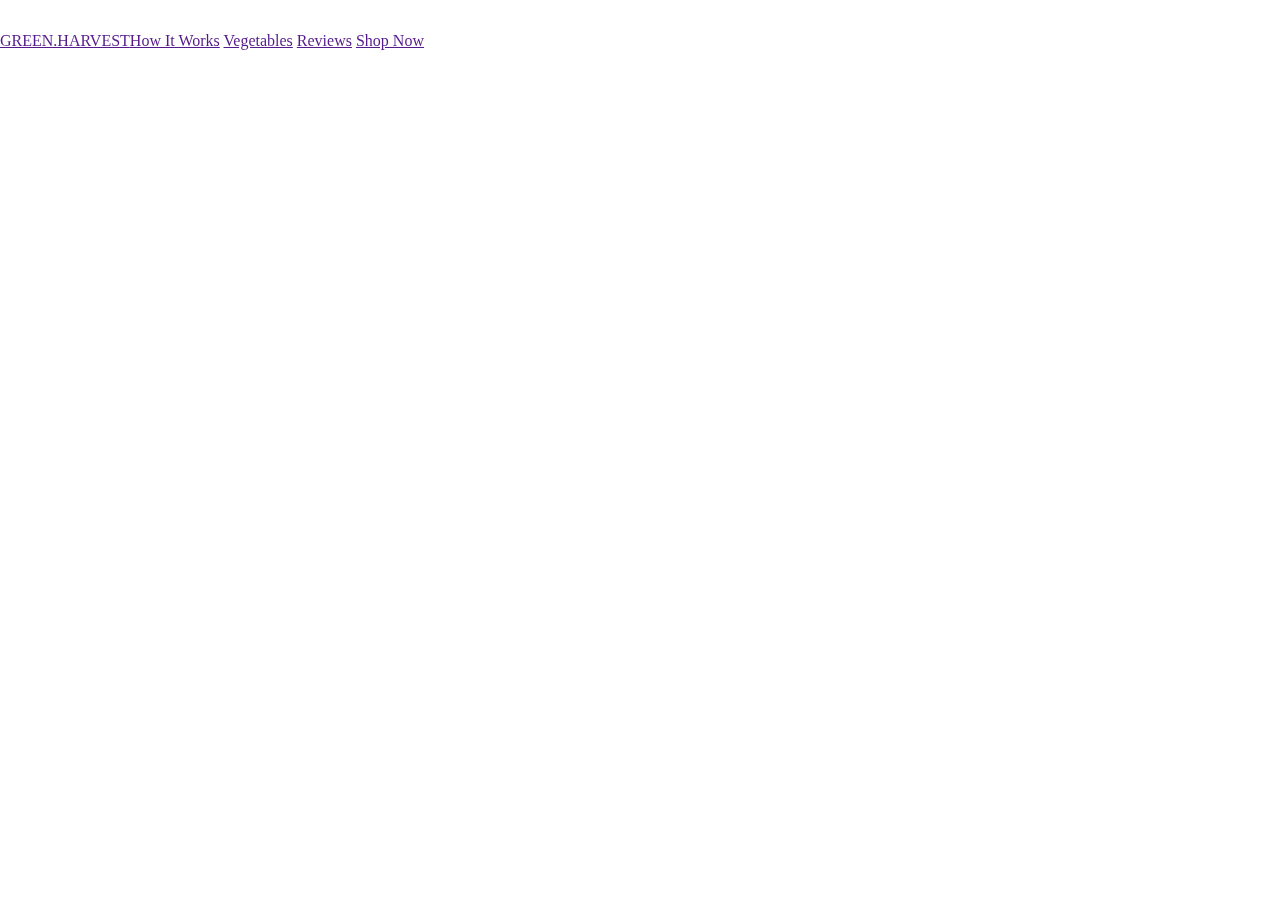
==== index.html @ d617f66b "Load etiketleri" ====
<!DOCTYPE html>
<html lang="en">
  <head>
    <meta charset="UTF-8" />
    <meta name="viewport" content="width=device-width, initial-scale=1.0" />
    <title>Document</title>
    <link rel="stylesheet" href="./CSS/section-1.css" />
    <link rel="stylesheet" href="./CSS/discount.css" />
    <link rel="stylesheet" href="./CSS/vegetables.css" />
    <link rel="stylesheet" href="./CSS/reviews.css" />
    <link rel="stylesheet" href="./CSS/your-order.css" />
    <link rel="stylesheet" href="./CSS/footer.css" />
    <link rel="stylesheet" href="./CSS/header.css" />
  </head>
  <body>
    <div id="header"></div>

    <main>
      <div id="section-1"></div>
      <div id="discount"></div>
      <div id="vegetables"></div>
      <div id="reviews"></div>
      <div id="your-order"></div>
    </main>

    <div id="footer"></div>

    <script type="module" src="./main.js"></script>
  </body>
</html>
---- CSS/header.css ----
.header {
  background-color: transparent;
  position: fixed;
  top: 32px;
  left: 0;
}
.container {
  max-width: 1280px;
  margin: 0 auto;
}
.header > .container {
  display: flex;
  align-items: center;
  justify-content: space-between;
}
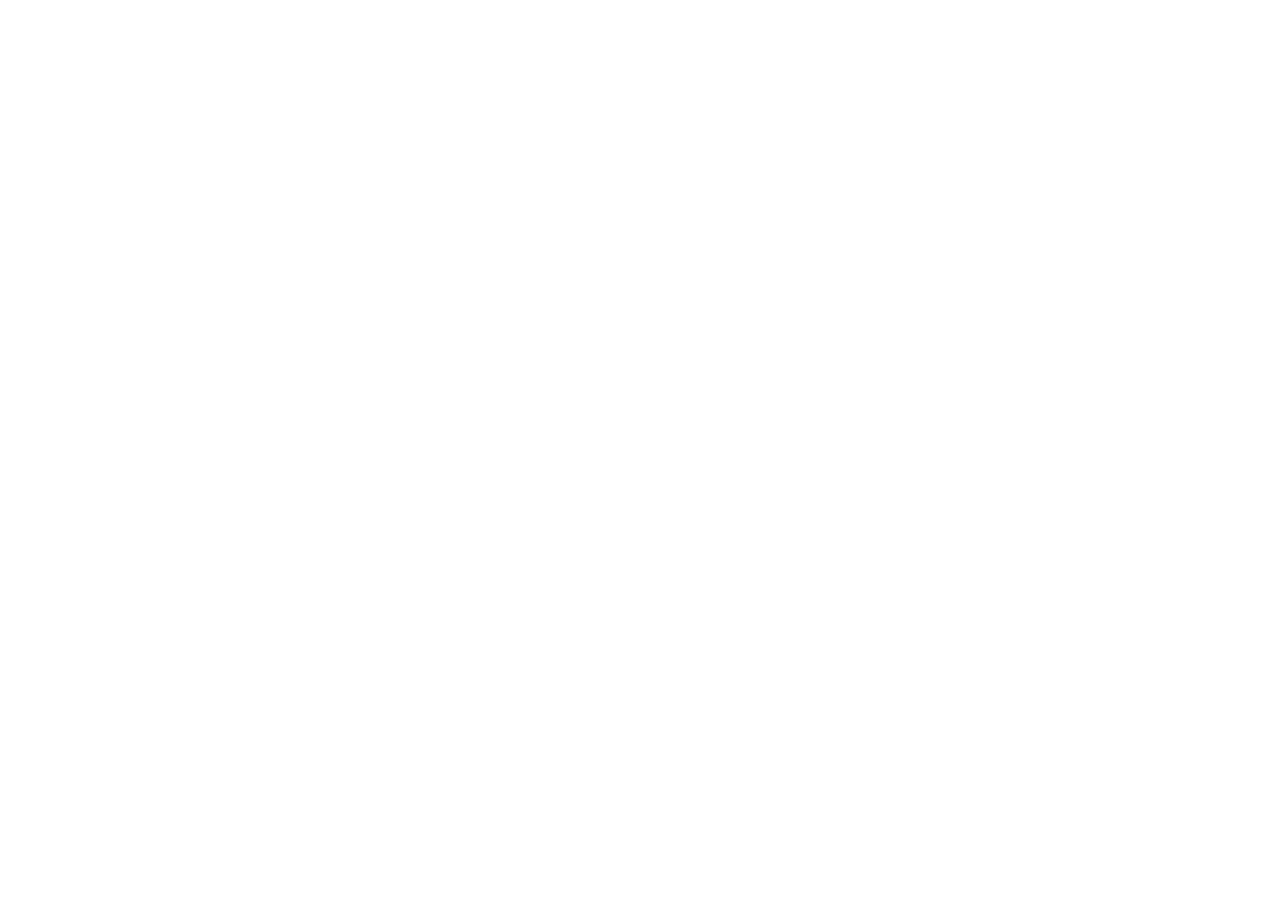
==== commit 13cc43a2: "Baslangic" ====
--- a/index.html
+++ b/index.html
@@ -13,18 +13,18 @@
     <link rel="stylesheet" href="./CSS/header.css" />
   </head>
   <body>
-    <div id="header"></div>
+    <load src="./HTML-PARTS/header.html" />
 
     <main>
-      <div id="section-1"></div>
-      <div id="discount"></div>
-      <div id="vegetables"></div>
-      <div id="reviews"></div>
-      <div id="your-order"></div>
+      <load src="./HTML-PARTS/section-1.html" />
+      <load src="./HTML-PARTS/discount.html" />
+      <load src="./HTML-PARTS/vegetables.html" />
+      <load src="./HTML-PARTS/reviews.html" />
+      <load src="./HTML-PARTS/your-order.html" />
     </main>
 
-    <div id="footer"></div>
+    <load src="./HTML-PARTS/footer.html" />
 
-    <script type="module" src="./main.js"></script>
+    <script type="module" src="./vite-config.js"></script>
   </body>
-</html>
+  </html>
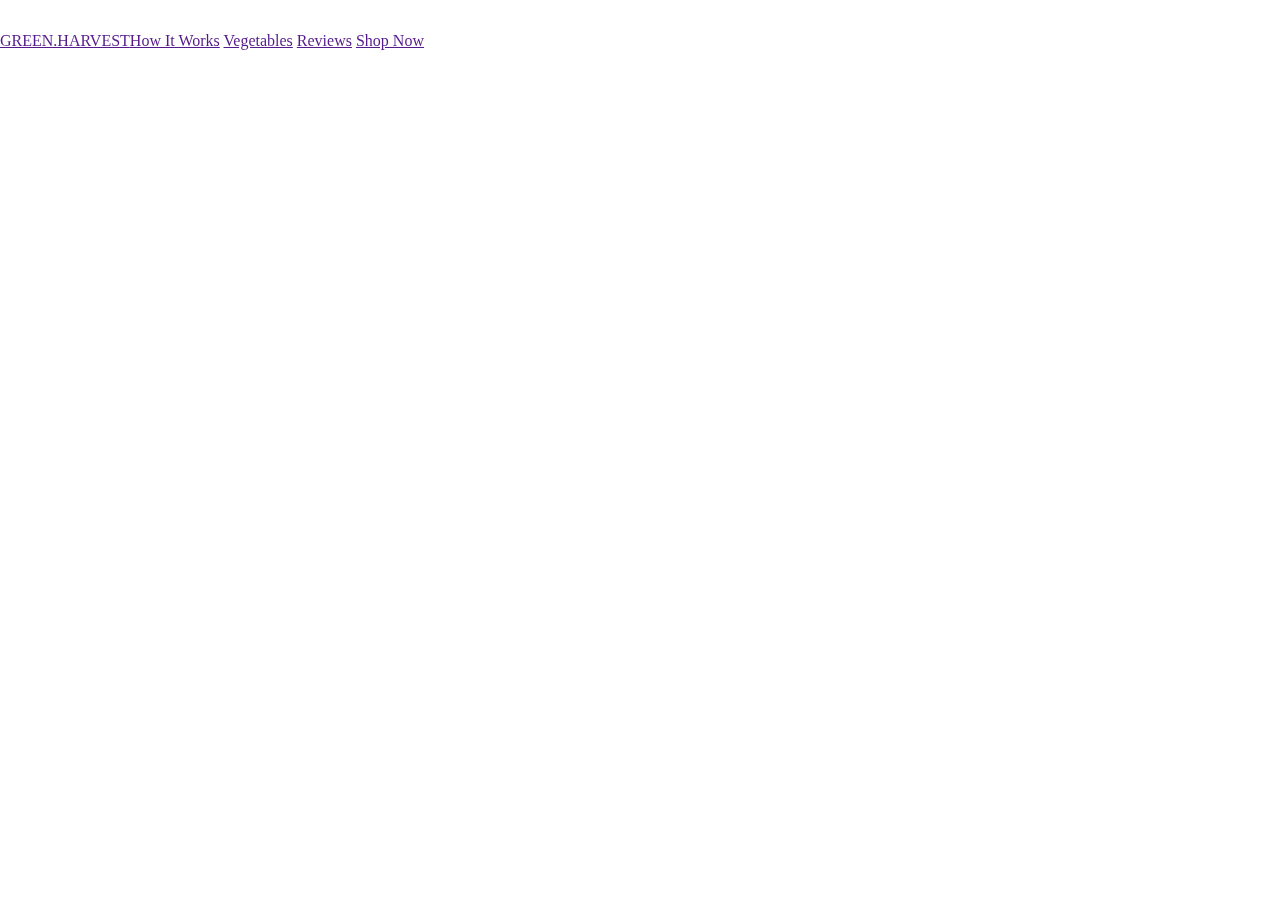
==== commit 945c9fa5: "Baslangic" ====
--- a/index.html
+++ b/index.html
@@ -13,18 +13,31 @@
     <link rel="stylesheet" href="./CSS/header.css" />
   </head>
   <body>
-    <load src="./HTML-PARTS/header.html" />
+    <load src="./HTML-PARTS/header.html"></load>
 
     <main>
-      <load src="./HTML-PARTS/section-1.html" />
-      <load src="./HTML-PARTS/discount.html" />
-      <load src="./HTML-PARTS/vegetables.html" />
-      <load src="./HTML-PARTS/reviews.html" />
-      <load src="./HTML-PARTS/your-order.html" />
+      <load src="./HTML-PARTS/section-1.html"></load>
+      <load src="./HTML-PARTS/discount.html"></load>
+      <load src="./HTML-PARTS/vegetables.html"></load>
+      <load src="./HTML-PARTS/reviews.html"></load>
+      <load src="./HTML-PARTS/your-order.html"></load>
     </main>
 
-    <load src="./HTML-PARTS/footer.html" />
+    <load src="./HTML-PARTS/footer.html"></load>
 
-    <script type="module" src="./vite-config.js"></script>
+    <script>
+      // <load> etiketini tanımlayan JavaScript kodu
+      document.querySelectorAll('load').forEach(async (element) => {
+          const src = element.getAttribute('src');
+          try {
+              const response = await fetch(src);
+              if (!response.ok) throw new Error('Dosya yüklenemedi.');
+              const content = await response.text();
+              element.outerHTML = content;
+          } catch (error) {
+              console.error('Hata:', error);
+          }
+      });
+  </script>
   </body>
-  </html>
+</html>
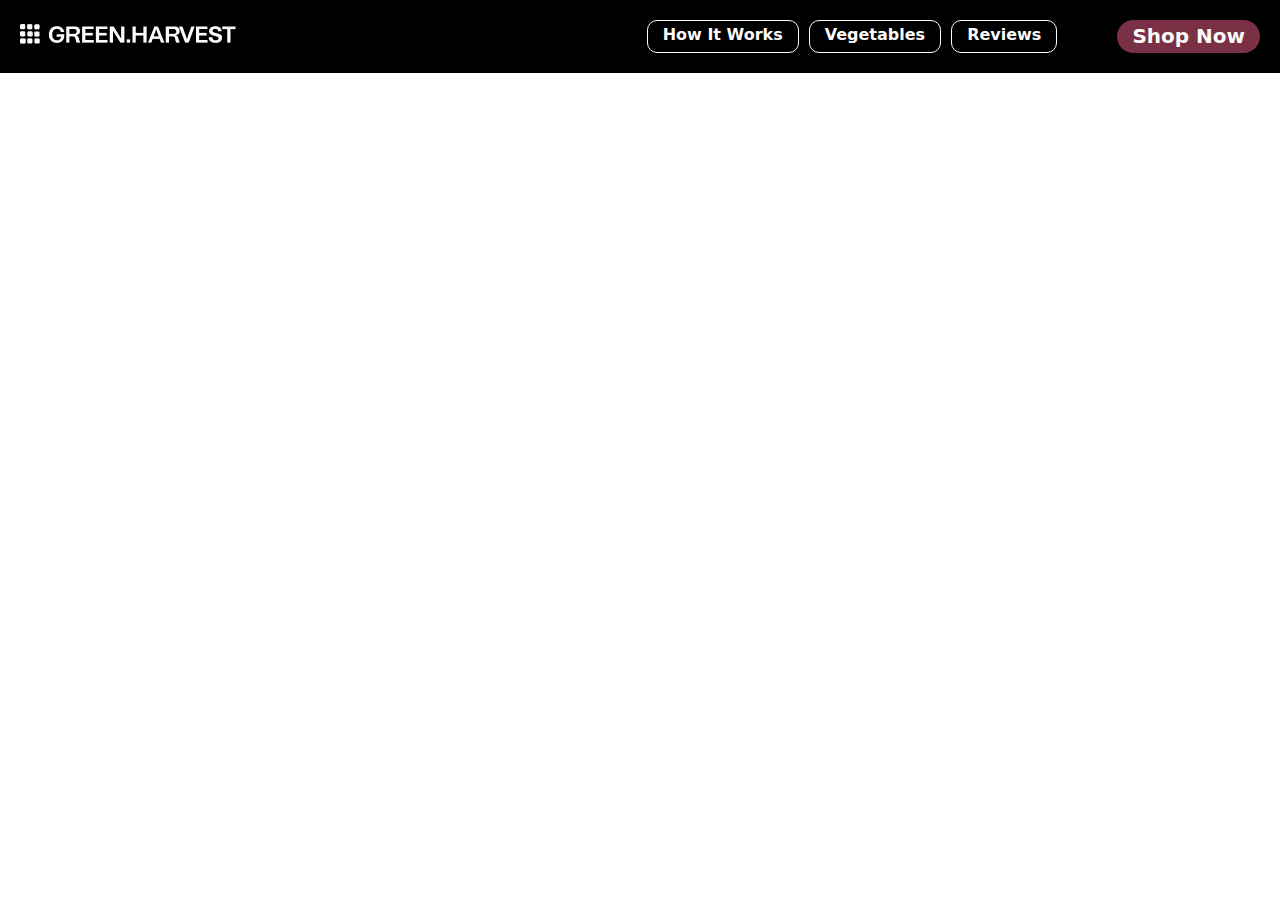
==== commit ea43839d: "Header-4" ====
--- a/index.html
+++ b/index.html
@@ -4,6 +4,7 @@
     <meta charset="UTF-8" />
     <meta name="viewport" content="width=device-width, initial-scale=1.0" />
     <title>Document</title>
+    <link rel="stylesheet" href="https://cdnjs.cloudflare.com/ajax/libs/modern-normalize/3.0.1/modern-normalize.min.css" />
     <link rel="stylesheet" href="./CSS/section-1.css" />
     <link rel="stylesheet" href="./CSS/discount.css" />
     <link rel="stylesheet" href="./CSS/vegetables.css" />
@@ -26,7 +27,7 @@
     <load src="./HTML-PARTS/footer.html"></load>
 
     <script>
-      // <load> etiketini tanımlayan JavaScript kodu
+      
       document.querySelectorAll('load').forEach(async (element) => {
           const src = element.getAttribute('src');
           try {
--- a/CSS/header.css
+++ b/CSS/header.css
@@ -1,15 +1,57 @@
 .header {
-  background-color: transparent;
-  position: fixed;
-  top: 32px;
-  left: 0;
+  position: relative; 
+  width: 100%;
+  background-color: black ; 
+  padding: 20px 0; 
 }
+
 .container {
-  max-width: 1280px;
-  margin: 0 auto;
-}
-.header > .container {
   display: flex;
   align-items: center;
   justify-content: space-between;
+  max-width: 1280px;
+  margin: 0 auto;
+  padding: 0 20px;
 }
+
+.header a {
+  color: #fbfbfb;
+  font-weight: 700;
+  text-decoration: none; 
+}
+
+.button-group  {
+  display: flex;
+  gap: 10px;
+}
+
+.white-buttons  {
+  color: #fbfbfb;
+  font-size: 16px; 
+  font-weight: 500;
+  padding: 5px 15px; 
+  border: 1px solid #fbfbfb; 
+  border-radius: 10px;
+  transition: background-color 0.3s ease; 
+}
+
+
+.button-group a:hover {
+  background-color: rgba(255, 255, 255, 0.2);
+}
+
+.red-button {
+ color: #fbfbfb;
+ background-color: #7a3145;
+ font-size: 20px; 
+ font-weight: 500; 
+ padding: 5px 15px;
+ border-radius: 50px ;
+ transition: background-color 0.3s ease;
+ margin-left: 50px;
+}
+
+.logo {
+
+
+}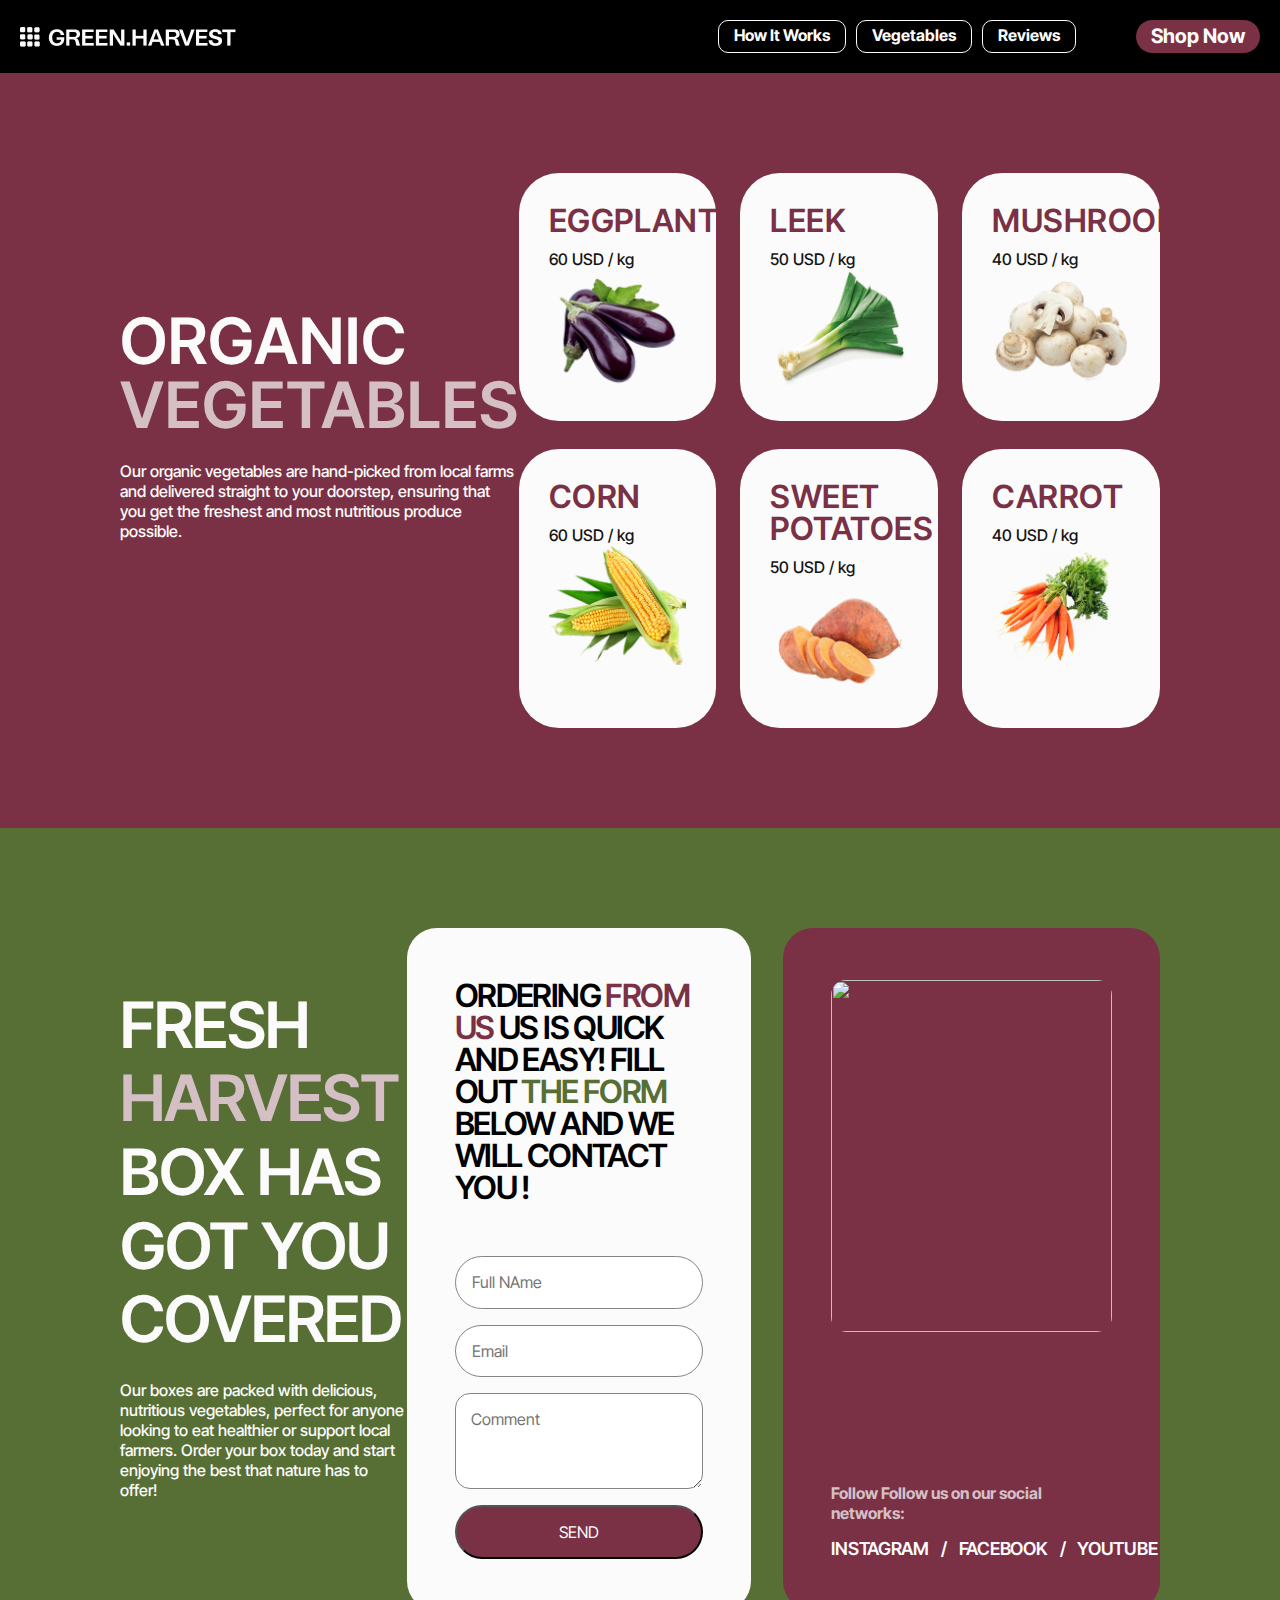
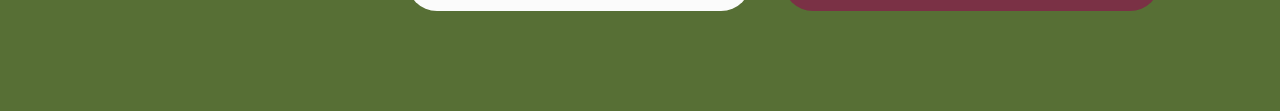
==== commit 77a0cf60: "vegetables" ====
--- a/index.html
+++ b/index.html
@@ -12,6 +12,9 @@
     <link rel="stylesheet" href="./CSS/your-order.css" />
     <link rel="stylesheet" href="./CSS/footer.css" />
     <link rel="stylesheet" href="./CSS/header.css" />
+    <link rel="preconnect" href="https://fonts.googleapis.com">
+    <link rel="preconnect" href="https://fonts.gstatic.com" crossorigin>
+    <link href="https://fonts.googleapis.com/css2?family=Inter+Tight:ital,wght@0,100..900;1,100..900&display=swap" rel="stylesheet">
   </head>
   <body>
     <load src="./HTML-PARTS/header.html"></load>
--- a/CSS/vegetables.css
+++ b/CSS/vegetables.css
@@ -0,0 +1,148 @@
+*{
+    box-sizing: border-box;
+    font-family:"Inter Tight", sans-serif;
+}
+img{
+    display: block;
+}
+h1, h2, h3, h4, h5, h6, p {
+	margin-top: 0;
+	margin-bottom: 0;
+}
+
+ul, ol {
+	margin-top: 0;
+	margin-bottom: 0;
+	padding-left: 0;
+    list-style-type: none;
+}
+
+.vegetables{
+    padding: 100px;
+    background-color: #7A3145;
+}
+.container{
+    max-width: 1280px;
+    margin: 0 auto;
+}
+.vegetables-header{
+    width: 626px;
+    display: flex;
+    flex-direction: column;
+    margin-bottom: 52px;
+}
+.vegetables-title{
+    font-size: 64px;
+    font-weight: 600;
+    line-height: 64px;
+    letter-spacing: 0.015em;
+    text-transform: uppercase;
+    color: #FBFBFB;
+    margin-bottom: 24px;
+}
+.vegetables-title span{
+    color: #D4BFC4;
+}
+.vegetables-content{
+    color: #FBFBFB;
+    font-weight: 500;
+    font-size:16px;
+    line-height: 20px;
+}
+.vegetables-list{
+    display: flex;
+    flex-direction: row;
+    gap: 24px;
+    row-gap: 28px;
+    flex-wrap: wrap;
+}
+.vegetables-list-item{
+    background-color: #FBFBFB;
+    border-radius:40px;
+    padding: 32px 30px;
+    width: calc((100% - 48px)/3);   
+}
+.vegetables-list-item-title{
+    color: #7A3145;
+    font-weight: 600;
+    font-size: 32px;
+    line-height: 32px;
+    letter-spacing: 0.015em;
+    margin-bottom: 12px;
+    text-transform: uppercase;
+}
+.vegetables-list-item-content{
+    font-size: 16px;
+    font-weight: 500;
+    line-height: 20px;
+    color: #141414;
+}
+.vegetables-list-item img{
+    width: 100%;
+}
+
+@media screen and (min-width: 768px) and (max-width: 1279px){
+    .vegetables{
+        padding: 100px 32px;
+    }
+    .vegetables-list-item{
+        width: calc((100% - 24px)/2);
+    }
+}
+@media screen and (min-width: 375px) and (max-width: 767px){
+    .vegetables{
+        padding: 80px 20px;
+    }
+    .container{
+        max-width: 375px;
+    }
+    .vegetables-header{
+        width: 335px;
+        margin-bottom: 40px;
+    }
+    .vegetables-title{
+        font-size: 48px;
+        line-height: 52px;
+        margin-bottom: 20px;
+    }
+    .vegetables-content{
+        font-size:14px;
+        line-height: 20px;
+    }
+    .vegetables-list{
+        row-gap: 20px;
+    }
+    .vegetables-list-item{
+        width: 100%;
+        padding: 32px 24px;
+        
+    }
+    .vegetables-list-item-title{
+        font-size: 28px;
+        line-height: 28px;
+    }
+    .vegetables-list-item-content{
+        font-size: 14px;
+    }
+}
+@media (max-width: 374px) {
+    .vegetables{
+        padding: 10px;
+    }
+    .container{
+        max-width: 100%;
+    }
+    .vegetables-header{
+        width: 100%;
+        flex-wrap: wrap;
+    }
+    .vegetables-title{
+        font-size:32px;
+        line-height: 32px;
+    }
+    .vegetables-list-item{
+        width: 100%;
+    }
+}
+
+
--- a/CSS/your-order.css
+++ b/CSS/your-order.css
@@ -0,0 +1,236 @@
+.container{
+	max-width: 1200px;
+	margin: 0 auto;
+}
+.red-title{
+	color:#7A3145;
+}
+.green-title{
+	color: #576F35;
+}
+.your-order-title{
+	font-weight: 600;
+	font-size:64px;
+	letter-spacing: -0.015em;
+	text-transform: uppercase;
+	color: #FBFBFB;
+	margin-bottom: 24px;
+}
+.your-order-title > span{
+	color: #D4BFC4;
+}
+.your-order-content{
+	font-weight: 500;
+	font-size:16px;
+	line-height: 20px;
+	color:#FBFBFB;
+}
+.your-order {
+	background: #576F35;
+	padding: 100px;
+}
+.your-order-information{
+	width: 751px;
+	margin-bottom: 52px;
+}
+.row{
+	display: flex;
+	gap: 32px;
+	
+}
+.contact{
+	background: #FBFBFB;
+	border-radius: 30px;
+	padding: 52px 48px;
+	width: 50%;
+}
+.contact-title{
+	font-weight: 600;
+	font-size:32px;
+	line-height: 32px;
+	letter-spacing: -0.05em;
+	text-transform: uppercase;
+	margin-bottom: 52px;
+}
+.contact-form{
+	display: flex;
+	flex-direction: column;
+	gap: 16px;
+}
+.form-input{
+	border: 1px solid #858585;
+	border-radius: 30px;
+	display: block;
+	width: 100%;
+	padding: 16px;
+}
+.form-textarea{
+	border: 1px solid #858585;
+	border-radius: 15px;
+	display: block;
+	width: 100%;
+	padding: 16px 15px;
+	height: 96px;
+}
+.btn-red{
+	color:#FBFBFB;
+	background: #7A3145;
+	padding: 16px 0;
+	border-radius: 30px;
+	text-align: center;
+	text-transform: uppercase;
+}
+.social{
+	background: #7A3145;
+	border-radius: 30px;
+	padding: 52px 48px;
+	width: 50%;
+	display: flex;
+	flex-direction: column;
+	justify-content: space-between;
+}
+.social img{
+	width: 100%;
+	height: 352px;
+	border-radius: 15px;
+	object-fit: cover;
+    align-self: center;
+}
+.social-content{
+	font-weight: 700;
+	font-size:16px;
+	line-height: 20px;
+	color: #D4BFC4;
+	margin-bottom: 16px;
+}
+.social-list{
+	list-style: none;
+	display: flex;
+}
+.social-list a{
+	font-weight: 600;
+	font-size:18px;
+	line-height: 20px;
+	letter-spacing: -0.015em;
+	text-decoration: none;
+	color: #FBFBFB;
+	text-transform: uppercase;
+}
+.social-list li::after{
+	content: "/";
+	font-weight: 600;
+	font-size:18px;
+	line-height: 20px;
+	letter-spacing: -0.015em;
+	text-decoration: none;
+	color: #FBFBFB;
+	text-transform: uppercase;
+	margin:0 12px;
+	cursor:default
+}
+.social-list li:last-child::after{
+	content: "";
+}
+@media screen and (min-width: 768px) and (max-width: 1279px){
+    .container{
+		max-width: 768px;
+	}
+	.your-order{
+		padding: 100px 32px;
+	}
+    .your-order-information {
+        width: 640px;
+    }
+	.row{
+		flex-direction: column;
+		padding: 0 32px;
+	}
+	.contact{
+		width: 100%;
+	}
+	.social{
+		width: 100%;
+	}
+	.social img{
+		height: 316px;
+		margin-bottom: 52px;
+	}
+}
+@media screen and (min-width: 375px) and (max-width: 767px){
+    .your-order{
+		padding: 80px 20px;
+	}
+	.container{
+		max-width: 100%;
+		margin: 0;
+	}
+	.your-order-information{
+		width: 335px;
+
+	}
+	.your-order-title{
+		font-size:48px;
+		line-height: 52px;
+		margin-bottom: 20px;
+	}
+	.row{
+		flex-direction: column;
+	}
+	.contact{
+		width: 100%;
+		padding: 40px 20px;
+	}
+	.contact-title{
+		font-size:24px;
+		line-height: 32px;
+		margin-bottom: 40px;
+	}
+	.social{
+		padding: 40px 20px;
+		width: 100%;
+		
+	}
+	.social img{
+		
+		height: 272px;
+		margin-bottom: 20px;
+	}
+	.social-list{
+		flex-wrap: wrap;
+		row-gap: 8px;
+	}	
+	.social-list li::after{
+		margin: 0 8px;
+	}
+}
+@media (max-width: 374px) {
+    .your-order{
+		max-width: 100%;
+		padding: 0;
+	}
+	.container{
+		max-width: 100%;
+	}
+	.your-order-information{
+		width: 100%;
+		padding: 40px 10px;
+	}
+	.row{
+		flex-direction: column;
+	}
+	.contact{
+		width: 100%;
+		padding: 40px 10px;
+	}
+	.social{
+		width: 100%;
+		padding: 40px 10px;
+	}
+	.social img{
+		margin-bottom: 20px;
+	}
+	.social-list{
+		flex-wrap: wrap;
+		row-gap: 8px;
+	}
+}
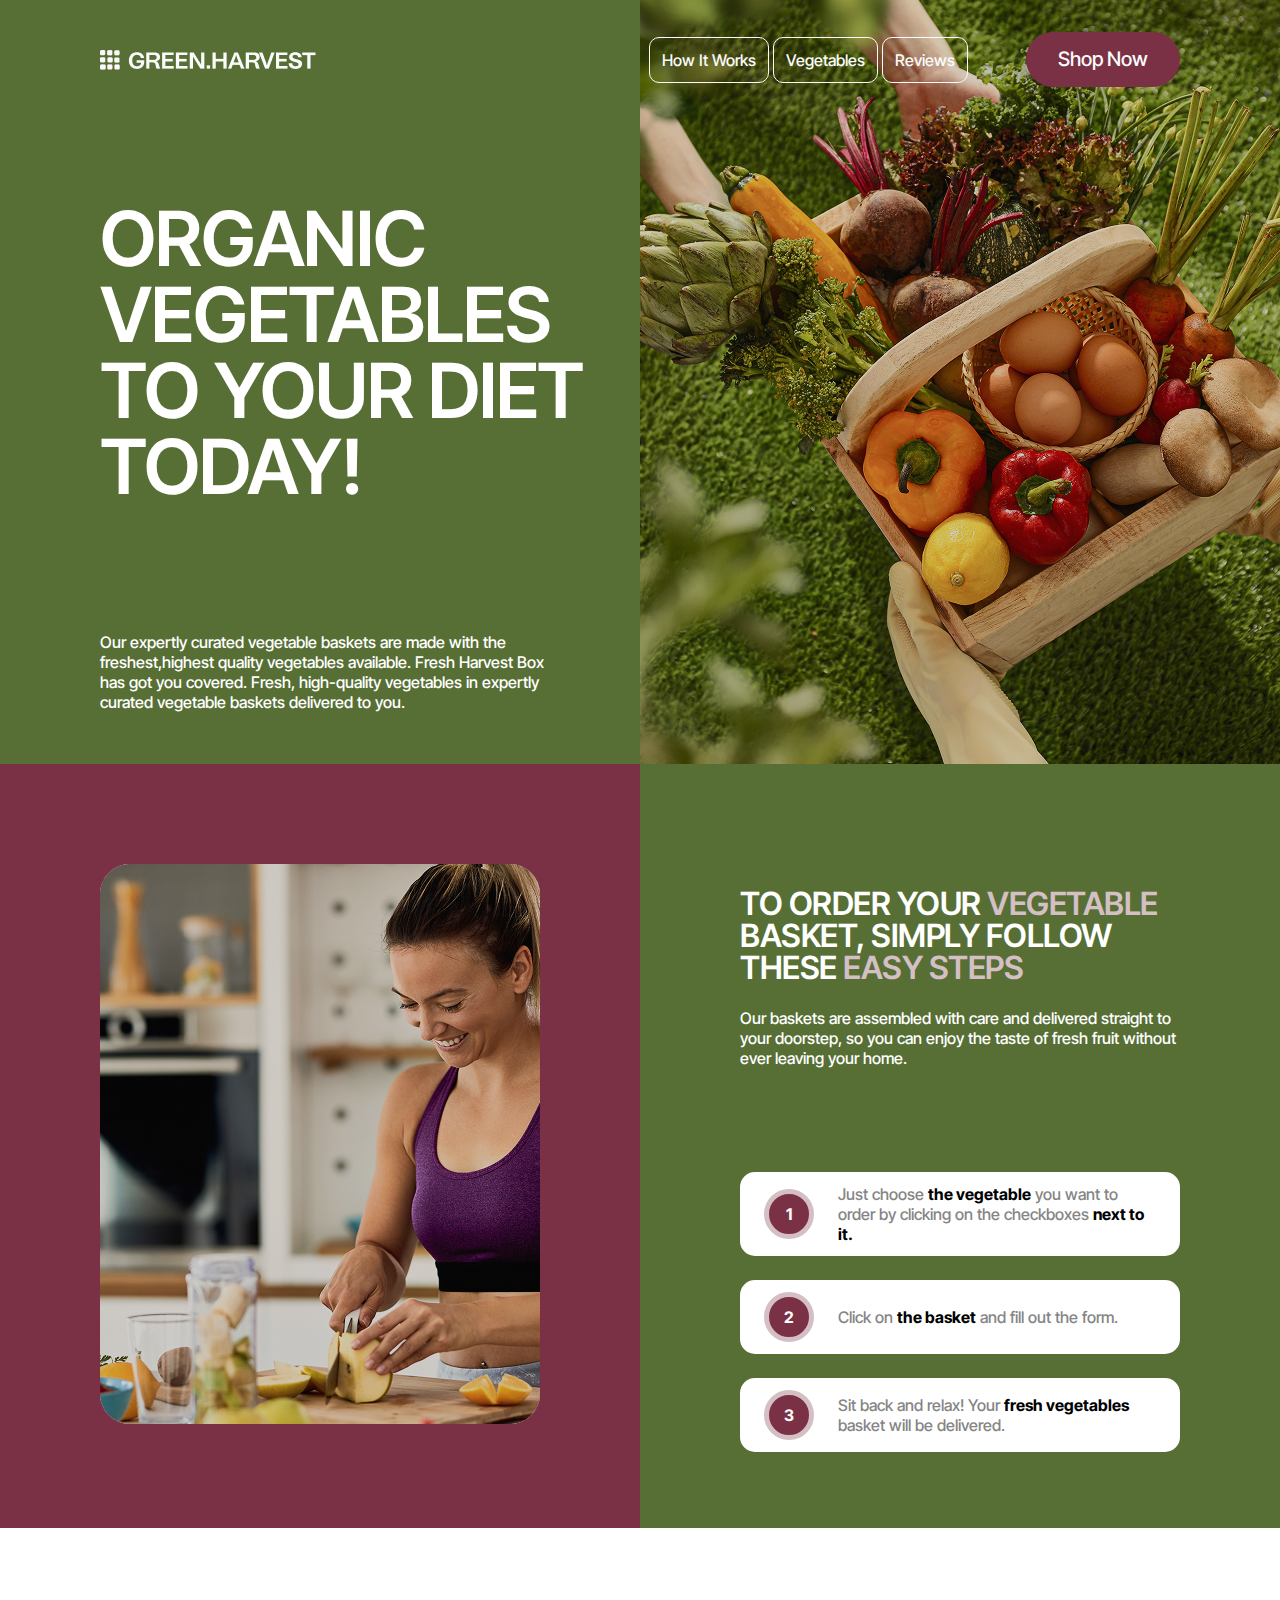
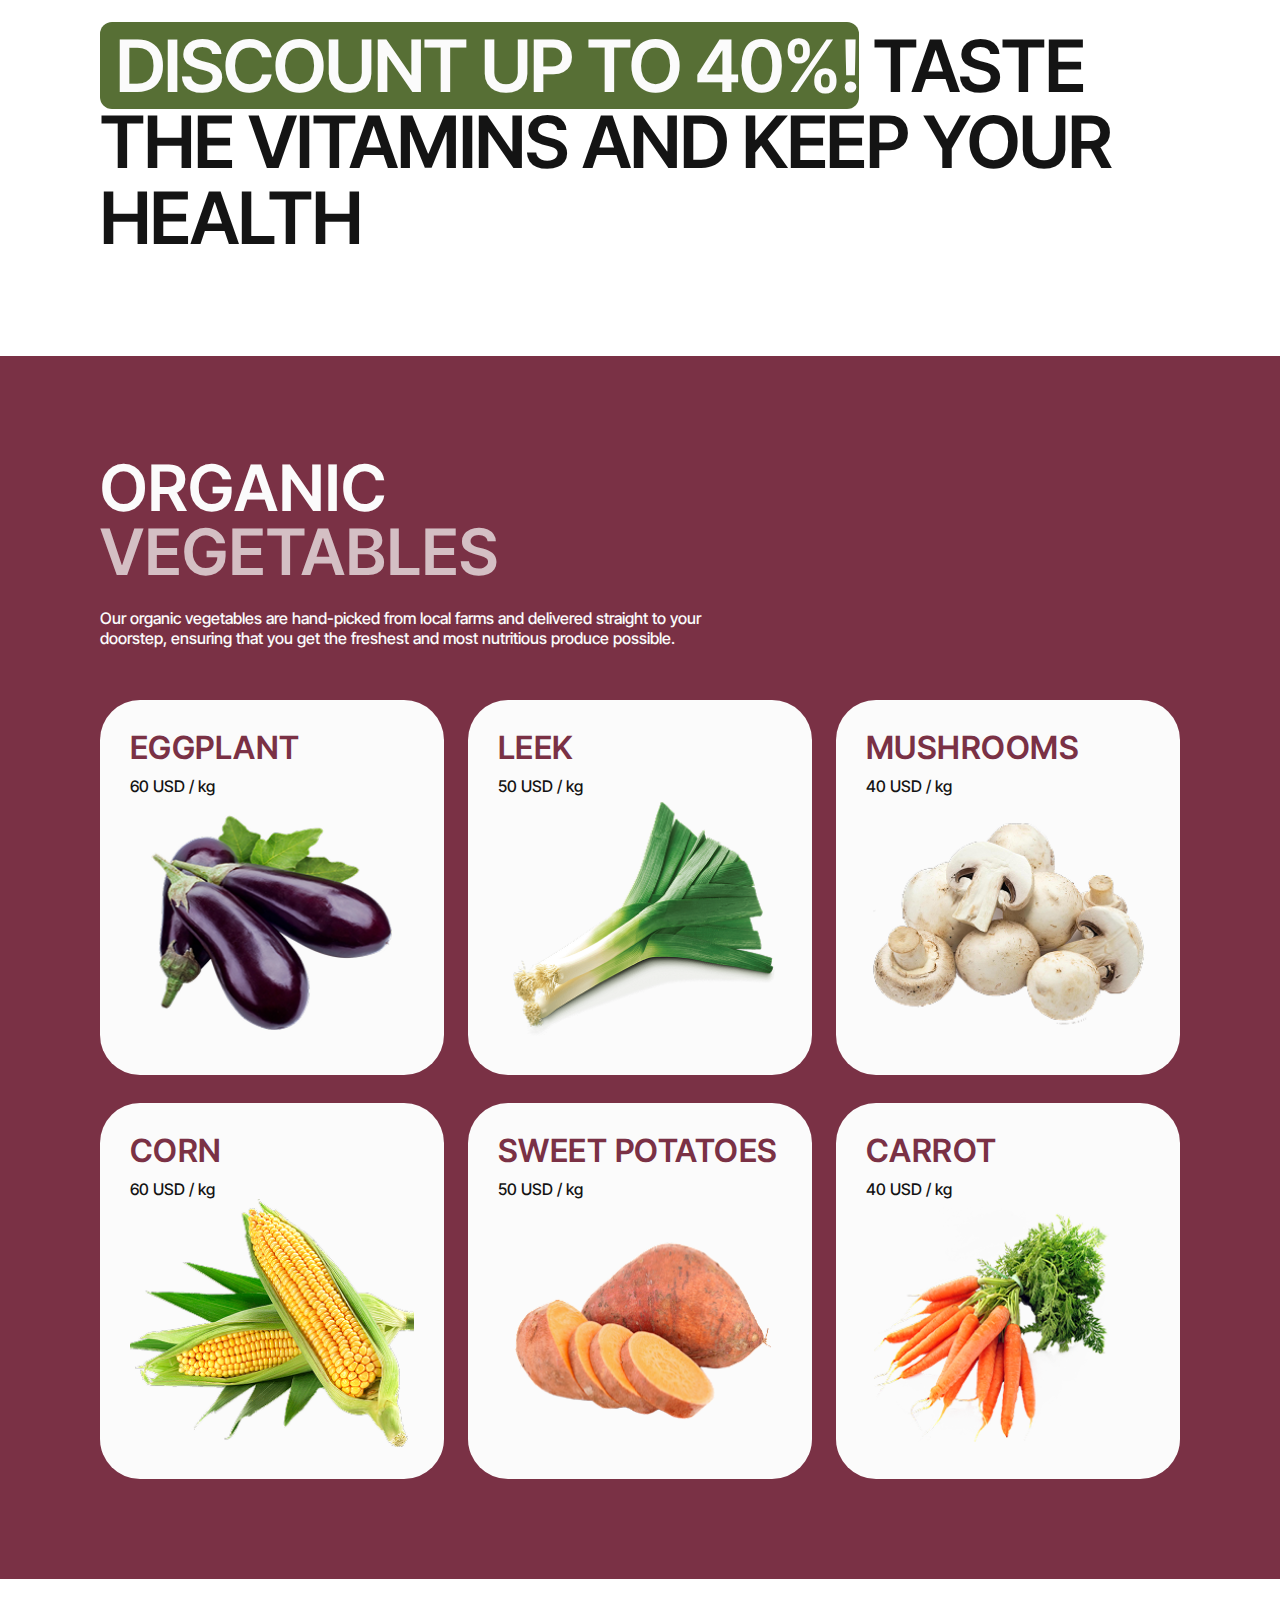
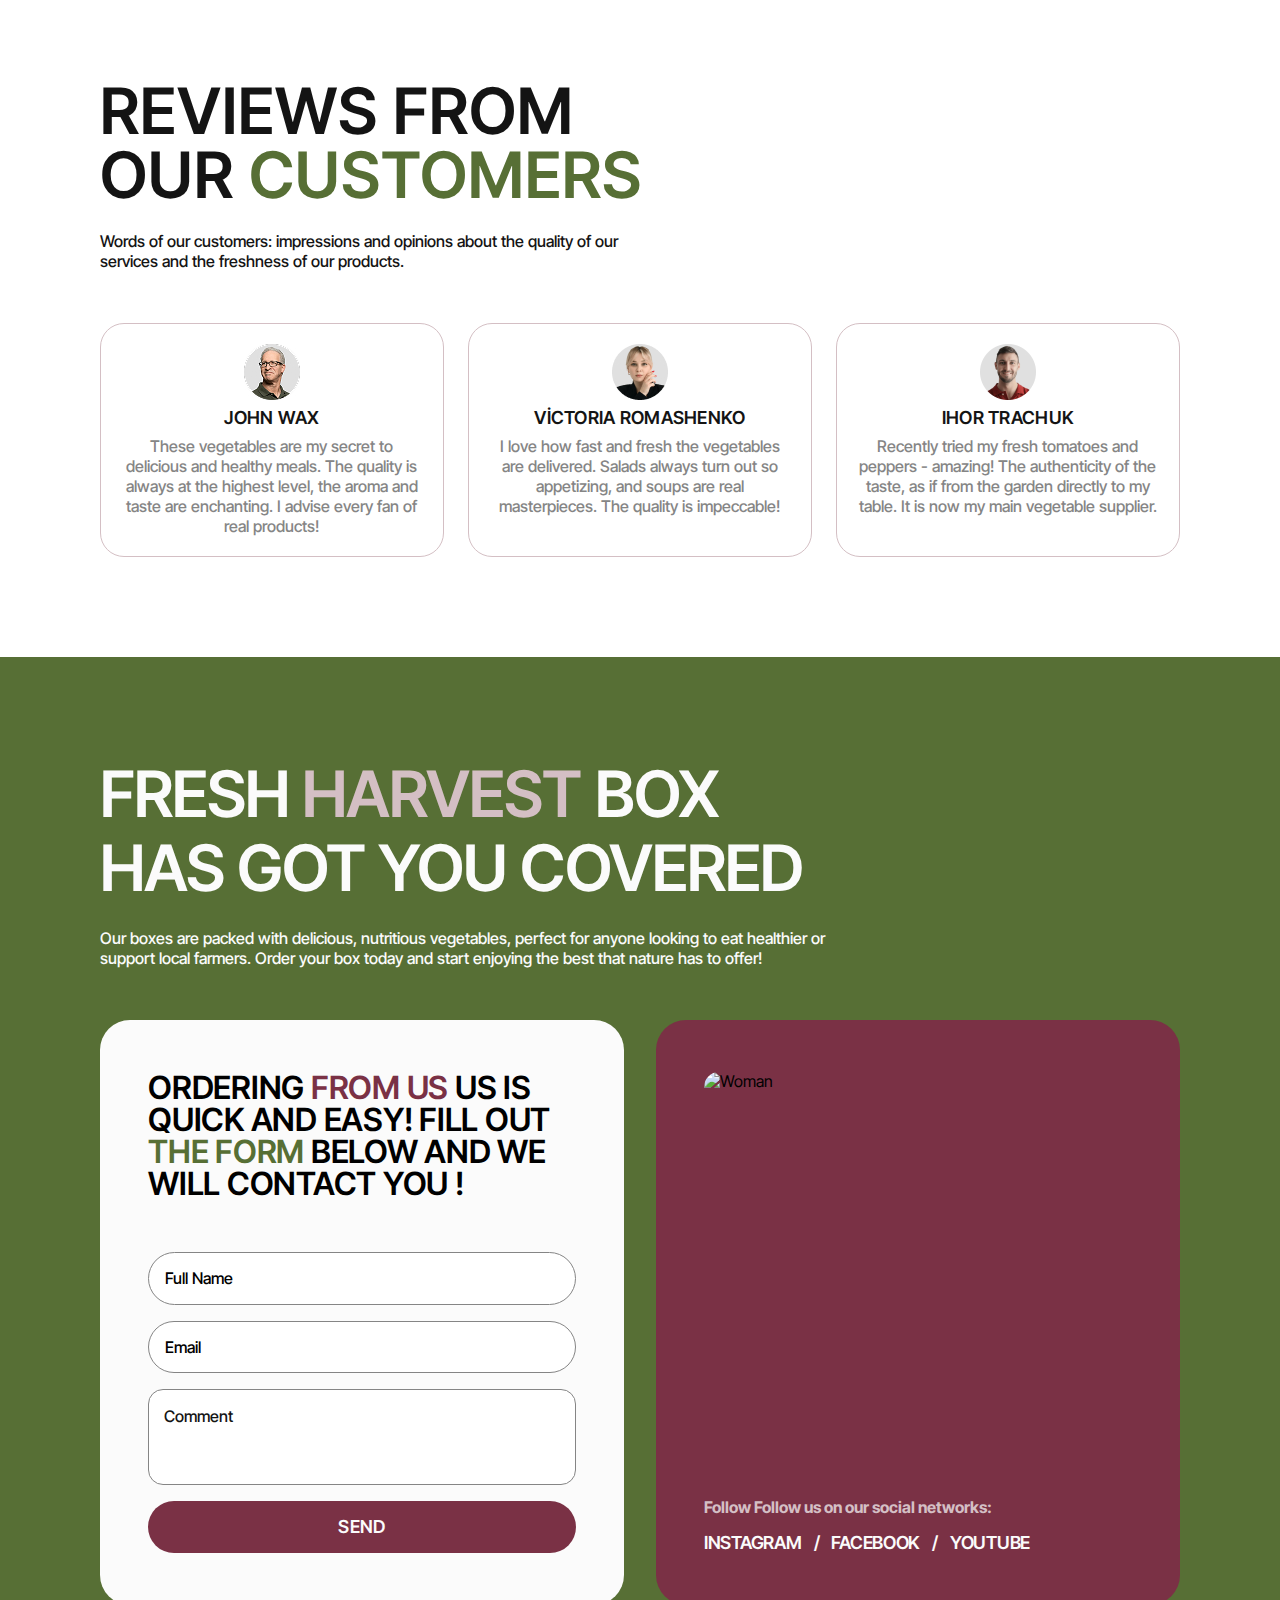
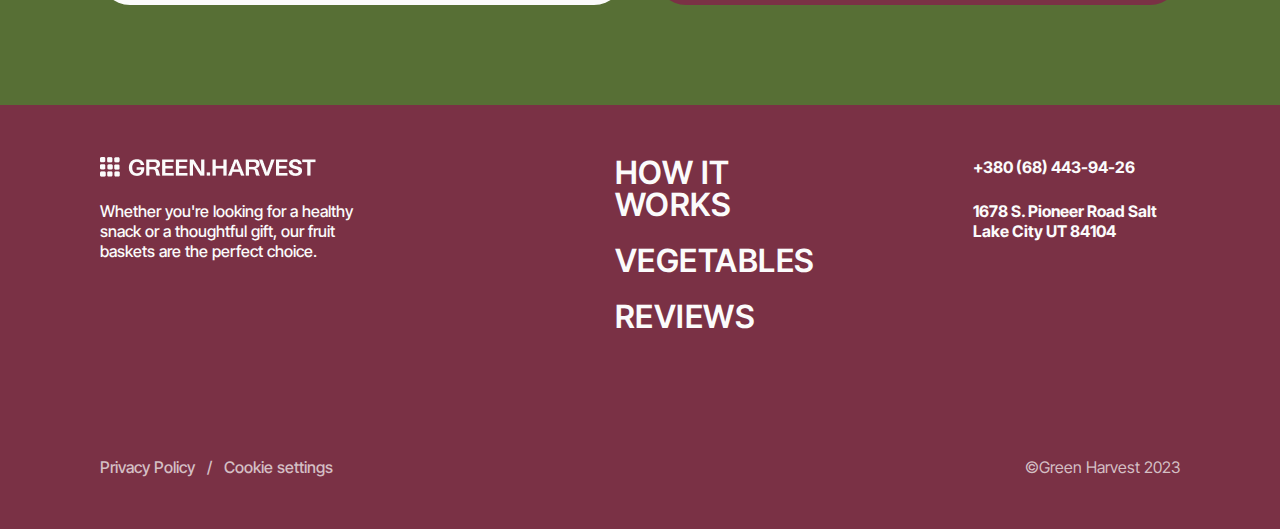
==== commit e9640483: "son" ====
--- a/index.html
+++ b/index.html
@@ -15,6 +15,8 @@
     <link rel="preconnect" href="https://fonts.googleapis.com">
     <link rel="preconnect" href="https://fonts.gstatic.com" crossorigin>
     <link href="https://fonts.googleapis.com/css2?family=Inter+Tight:ital,wght@0,100..900;1,100..900&display=swap" rel="stylesheet">
+  
+  
   </head>
   <body>
     <load src="./HTML-PARTS/header.html"></load>
@@ -43,5 +45,22 @@
           }
       });
   </script>
+  <script src="https://code.jquery.com/jquery-3.6.0.min.js"></script>
+
+  <script>
+  $(document).ready(function(){
+    // Mobile menu açma
+    $('.mobile-btn').click(function(e){
+      e.preventDefault();
+      $('.button-group').css({'display':'flex','position':'fixed'});
+    });
+  
+    // Mobile menu kapama
+    $('.mobile-btn-close').click(function(e){
+      e.preventDefault();
+      $('.button-group').css('display','none');
+    });
+  });
+  </script>
   </body>
 </html>
--- a/CSS/section-1.css
+++ b/CSS/section-1.css
@@ -0,0 +1,293 @@
+.visually-hidden {
+  display: none;
+}
+.hero-section {
+  width: 100%;
+  overflow: hidden;
+  background: conic-gradient(
+    from 0deg,
+    #576f35 0% 25%,
+    #576f35 25% 50%,
+    #7a3145 50% 75%,
+    #576f35 75% 100%
+  );
+}
+.container {
+  display: flex;
+  align-items: center;
+  flex-wrap: wrap;
+}
+/* birinci kutu */
+.hero-text {
+  width: 50%;
+  background-color: #576f35;
+  height: 764px;
+  padding: 100px 100px 52px 100px;
+  display: flex;
+  flex-direction: column;
+  justify-content: flex-end;
+}
+.hero-div {
+  width: 504px;
+}
+
+.hero-text h1 {
+  font-size: 76px;
+  color: white;
+  font-weight: 600;
+  letter-spacing: -0.015em;
+  line-height: 76px;
+  text-transform: uppercase;
+  margin-bottom: 128px;
+}
+
+.hero-text p {
+  font-size: 16px;
+  color: white;
+  font-weight: 500;
+  line-height: 20px;
+  letter-spacing: 0%;
+  margin-right: 32px;
+}
+/* ikinci kutu */
+.vegetable-image {
+  width: 50%;
+  background-image: url("../images/vegetables.jpg");
+  background-size: cover;
+  background-position: center center;
+  background-repeat: no-repeat;
+  background-color: #f0f0f0;
+  height: 764px;
+}
+/* üçüncü kutu */
+.cooking-image {
+  width: 50%;
+  background-color: #7a3145;
+  height: 764px;
+  padding: 100px;
+}
+.cooking-img {
+  border-radius: 30px;
+  width: 100%;
+  height: 560px;
+  object-fit: cover;
+  align-self: center;
+}
+/* dördüncü kutu */
+.info {
+  width: 50%;
+  height: 764px;
+  padding: 100px;
+  background-color: #576f35;
+}
+
+.info-p {
+  margin-bottom: 104px;
+  color: white;
+  width: 440px;
+}
+.info ol {
+  counter-reset: my-counter;
+  list-style: none;
+  display: flex;
+  flex-direction: column;
+  gap: 24px;
+}
+.info li {
+  counter-increment: my-counter;
+  background-color: white;
+  border-radius: 15px;
+  padding: 12px 25px 12px 24px;
+  display: flex;
+  flex-direction: row;
+  align-items: center;
+  gap: 24px;
+}
+.info li::before {
+  content: counter(my-counter);
+  font-weight: bold;
+  color: white;
+  background: #7a3145;
+  border-radius: 50%;
+  padding: 20px;
+  border: 5px solid #d4bfc4;
+  display: flex;
+  align-items: center;
+  justify-content: center;
+  width: 40px;
+  height: 40px;
+}
+
+.info-text {
+  color: white;
+  width: 440px;
+}
+.info h3 {
+  font-weight: 600;
+  font-size: 32px;
+  line-height: 32px;
+  letter-spacing: -0.015em;
+  text-transform: uppercase;
+  padding-bottom: 24px;
+  margin-top: 24px;
+}
+.info p {
+  font-size: 16px;
+  font-weight: 500;
+  line-height: 20px;
+  letter-spacing: 0%;
+}
+.highlight {
+  color: #d4bfc4;
+}
+.steps {
+  font-weight: 500;
+  font-size: 16px;
+  line-height: 20px;
+  letter-spacing: 0%;
+  color: #858585;
+}
+.steps span {
+  color: black;
+  font-weight: 700;
+}
+
+/* mobile */
+@media screen and (min-width: 375px) and (max-width: 767px) {
+  .hero-section {
+    background: #576f35;
+  }
+  .hero-text {
+    width: 100%;
+    padding: 100px 20px 40px 20px;
+    height: auto;
+  }
+  .hero-div {
+    width: 100%;
+  }
+  .hero-div h1 {
+    font-size: 52px;
+    line-height: 52px;
+    margin-bottom: 20px;
+  }
+  .hero-div p {
+    font-size: 14px;
+    line-height: 20px;
+    width: 335px;
+  }
+  .vegetable-image {
+    width: 100%;
+    height: 372px;
+  }
+  .cooking-image {
+    width: 100%;
+    padding: 40px 20px 40px 20px;
+    height: auto;
+  }
+  .cooking-img {
+    height: 640px;
+  }
+  .info {
+    width: 100%;
+    padding: 80px 20px;
+  }
+  .info-div h3 {
+    font-size: 28px;
+    line-height: 28px;
+    width: 335px;
+  }
+  .info-div p {
+    font-size: 14px;
+    line-height: 20px;
+    width: 335px;
+  }
+  .info-p {
+    margin-bottom: 40px;
+  }
+}
+
+/* tablet */
+@media screen and (min-width: 768px) and (max-width: 1279px) {
+  .hero-section {
+    background: #576f35;
+  }
+  .hero-text {
+    width: 100%;
+    padding: 120px 32px 52px 32px;
+    height: auto;
+  }
+  .hero-text h1{
+    margin-bottom: 24px;
+  }
+  .hero-div {
+    width: 704px;
+  }
+  .hero-div h1 {
+    font-size: 76px;
+    line-height: 76px;
+  }
+  .hero-div p {
+    width: 603px;
+  }
+  .vegetable-image {
+    width: 100%;
+    height: 536px;
+  }
+  .cooking-image {
+    width: 100%;
+    padding: 100px 64px;
+  }
+  .cooking-img {
+    width: 100%;
+    object-fit: cover;
+    align-self: center;
+  }
+  .info {
+    width: 100%;
+    padding: 100px 164px;
+  }
+  .info-div {
+    width: 100%;
+    margin: 0 auto;
+  }
+  .info-p {
+    margin-bottom: 52px;
+  }
+  .info li{
+   padding: 12px 15px 12px  ;
+  }
+}
+
+/* en küçük sürüm */
+@media (max-width: 374px) {
+  .hero-text {
+    width: 100%;
+    padding:10px;
+  }
+  .vegetable-image {
+    width: 100%;
+  }
+  .cooking-image {
+    width: 100%;
+  }
+  .info {
+    width: 100%;
+    height: auto;
+    padding: 10px;
+  }
+  .hero-div{
+    width: 100%;
+  }
+  .info-text{
+    width: 100%;
+  }
+  .info-p{
+    width: 100%;
+  }
+  .hero-text h1{
+    font-size:38px;
+  }
+  .cooking-image{
+    padding: 10px;
+  }
+}
--- a/CSS/discount.css
+++ b/CSS/discount.css
@@ -0,0 +1,57 @@
+.discount{
+    max-width: 100%;
+    padding: 100px;
+}
+.discount-title{
+    color:#141414;
+    font-size:72px;
+    font-weight: 600;
+    line-height: 76px;
+    letter-spacing: -0.015em;
+    text-transform: uppercase;
+    width: 1054px;
+}
+.discount-title span{
+    color: #FBFBFB;
+    background-color: #576F35;
+    border-radius: 12px;
+    padding-left: 16px;
+}
+
+@media screen and (min-width: 768px) and (max-width: 1279px){
+    .discount{
+        padding: 100px 32px;
+    }
+    .discount-title{
+        font-size:64px;
+        line-height: 64px;
+        width: 704px;
+    }
+}
+@media screen and (min-width: 375px) and (max-width: 767px){
+    .discount{
+        padding: 80px 20px;
+    }
+    .discount-title{
+        font-size:48px;
+        line-height: 52px;
+    }
+    .discount-title span{
+        display: block;
+        width: 100%;
+        padding: 0px;
+    }
+}
+@media (max-width: 374px) {
+    .discount{
+        padding: 10px;
+    }
+    .discount-title{
+        font-size:32px;
+        line-height: 32px;
+    }
+    .discount-title span{
+        display: block;
+        width: 100%;
+    }
+}--- a/CSS/reviews.css
+++ b/CSS/reviews.css
@@ -0,0 +1,150 @@
+.title-customers {
+    text-transform: uppercase;
+    color: #141414;
+    letter-spacing: 0.015em;
+    margin-bottom: 24px;
+    line-height: 64px;
+    font-size: 64px;
+    font-weight: 600;
+}
+.title-2 {
+    color: #576f35;
+}
+.reviews {
+padding: 100px;
+}
+.reviews>.container {
+    display: flex;
+    flex-direction: column;
+    align-items: baseline;
+    gap: 52px;
+}
+.review-header {
+    width: 553px;
+}
+.review-text {
+    color: #141414;
+    letter-spacing: 0%;
+    line-height: 20px;
+    font-size: 16px;
+    font-weight: 500;
+}
+.customers-name {
+    font-weight: 600;
+    color: #141414;
+    font-size: 18px;
+    line-height: 20px;
+    letter-spacing: 0.015em;
+    text-transform: uppercase;
+    margin-bottom: 8px;
+}
+.customers-ul {
+    display: flex;
+    gap: 24px;
+}
+.customers-list{
+       border: 1px solid #D4BFC4;
+        border-radius: 24px;
+        padding: 20px;
+        display: flex;
+        flex-direction: column;
+        gap: 8px;
+        align-items: center;
+        text-align: center;
+        width: calc((100% - 48px)/3);
+        }
+.customer-text {
+    color: #858585;
+    font-weight: 500;
+    font-size: 16px;
+    line-height: 20px;
+}
+
+/*mobıle*/
+@media screen and (min-width: 768px) and (max-width: 1279px) {
+    .reviews {
+        padding: 100px 32px;
+    }
+
+    .container {
+        max-width: 768px;
+    }
+
+    .customers-ul {
+        flex-wrap: wrap;
+    }
+
+    .customers-list {
+        width: calc((100% - 24px)/2);
+        gap: 24px;
+    }
+
+    .customers-list:nth-child(n+3) {
+        display: none;
+    }
+}
+
+@media screen and (min-width: 375px) and (max-width: 767px) {
+
+    .reviews {
+        padding: 80px 20px;
+    }
+
+    .reviews>.container {
+        max-width: 375px;
+        gap: 40px;
+        margin: 0 auto;
+    }
+
+    .review-header {
+        width: 335px;
+    }
+
+    .title-customers {
+        font-size: 48px;
+        line-height: 52px;
+        margin-bottom: 20px;
+    }
+    .customer-text{
+        font-size: 14px;
+    }
+    .review-text {
+        font-size: 14px;
+    }
+
+    .customers-list {
+        width: 100%;
+        gap: 24px;
+        pad: 16px;
+    }
+
+    .customers-list:nth-child(n+2) {
+        display: none;
+    }
+}
+
+@media (max-width: 374px) {
+    .reviews {
+        padding: 10px;
+    }
+
+    .reviews>.container {
+        max-width: 100%;
+    }
+
+    .review-header {
+        width: 100%;
+    }
+
+    .title-customers {
+        font-size: 48px;
+    }
+
+    .customers-ul {
+        flex-direction: column;
+    }
+
+    .review-list-item {
+        width: 100%;
+    }
+}--- a/CSS/your-order.css
+++ b/CSS/your-order.css
@@ -1,5 +1,5 @@
 .container{
-	max-width: 1200px;
+	max-width: 1280px;
 	margin: 0 auto;
 }
 .red-title{
@@ -48,7 +48,7 @@
 	font-weight: 600;
 	font-size:32px;
 	line-height: 32px;
-	letter-spacing: -0.05em;
+	letter-spacing: -0.015rem;
 	text-transform: uppercase;
 	margin-bottom: 52px;
 }
@@ -71,6 +71,17 @@
 	width: 100%;
 	padding: 16px 15px;
 	height: 96px;
+	resize: none;
+	
+}
+.form-textarea::placeholder , .form-input::placeholder{
+	color: #141414;
+	font-size: 16px;
+	line-height: 20px;
+	font-weight: 500;
+}
+.form-textarea:focus, .form-input:focus{
+	outline: none;
 }
 .btn-red{
 	color:#FBFBFB;
@@ -79,6 +90,20 @@
 	border-radius: 30px;
 	text-align: center;
 	text-transform: uppercase;
+	transition:  0.5s ease;
+	font-size: 18px;
+	font-weight: 600;
+	line-height: 20px;
+	letter-spacing: 0.015em;
+	border: none;
+}
+.btn-red:hover {
+	color: #7A3145;
+	background-color: #D4BFC4;
+  }
+.btn-red:focus{
+	background-color: #FBFBFB;
+	color: #7A3145;
 }
 .social{
 	background: #7A3145;
@@ -131,6 +156,51 @@
 .social-list li:last-child::after{
 	content: "";
 }
+
+.form-input::placeholder {
+	color: black;
+  }
+  
+  .form-input:hover{
+	border-color: #7A3145;
+  }
+  .form-input:focus {
+	border-color: #7A3145;
+  }
+  
+  
+  .form-input:not(:placeholder-shown):invalid {
+	border-color: #E74A3B;
+  }
+  
+  
+  .form-input:not(:placeholder-shown):valid {
+	border-color: #3CBC81;
+  }
+  
+  .text-valid,
+  .text-invalid {
+	font-size: 14px;
+	padding-left: 20px;
+	margin-top: 4px;
+	display: none;
+  }
+  
+  .text-valid {
+	color: #3CBC81;
+  }
+  
+  .text-invalid {
+	color: #E74A3B;
+  }
+  
+  .form-input:not(:placeholder-shown):valid ~ .text-valid {
+	display: block;
+  }
+  
+  .form-input:not(:placeholder-shown):invalid ~ .text-invalid {
+	display: block;
+  }
 @media screen and (min-width: 768px) and (max-width: 1279px){
     .container{
 		max-width: 768px;
@@ -147,6 +217,7 @@
 	}
 	.contact{
 		width: 100%;
+		padding: 72px 100px;
 	}
 	.social{
 		width: 100%;
@@ -187,13 +258,14 @@
 	}
 	.social{
 		padding: 40px 20px;
-		width: 100%;
-		
+		width: 100%;	
 	}
 	.social img{
-		
 		height: 272px;
 		margin-bottom: 20px;
+	}
+	.social-content{
+		font-size: 14px;
 	}
 	.social-list{
 		flex-wrap: wrap;
--- a/CSS/footer.css
+++ b/CSS/footer.css
@@ -0,0 +1,184 @@
+footer {
+    padding: 52px 100px 0px 100px;
+    background-color: #7a3145;
+  }
+  footer > .container{
+    display: flex;
+    flex-wrap: nowrap;
+    flex-direction: column;
+    align-items: initial;
+    
+  }
+  .container-top{
+    display: flex;
+    gap: 250px;
+    justify-content: space-between;
+    margin-bottom: 124px;
+    
+  }
+  .right-box{
+    display: flex;
+    gap: 121px;
+    width: 565px;
+  }
+  .left-box{
+    width: 265px;
+  }
+  .left-box img{
+    margin-bottom: 24px;
+  }
+  .left-box p{
+    font-weight: 500;
+    font-size: 16px;
+    line-height: 20px;
+    color: #FBFBFB;
+  }
+  .links{
+    font-size: 32px;
+    line-height: 32px;
+    font-weight: 600;
+    text-transform: uppercase;
+    display: flex;
+    flex-direction: column;
+    gap: 24px;
+    color: #FBFBFB;
+    width: 248px;
+    letter-spacing: 0.015em;
+  }
+  .contacts{
+    width: 216px;
+  }
+  .contacts ul{
+    display: flex;
+    flex-direction: column;
+    gap: 24px;
+    font-weight: 700;
+    font-size: 16px;
+    line-height: 20px;
+    color: #FBFBFB;
+  }
+.contacts ul a {
+  font-weight: 700;
+    font-size: 16px;
+    line-height: 20px;
+    color: #FBFBFB;
+    text-decoration: none;
+    
+}
+
+.container-bottom{
+  display: flex;
+  flex-direction: row;
+  justify-content: space-between;
+  margin-bottom: 52px;
+}
+.container-bottom ul{
+  display: flex;
+}
+.container-bottom a {
+  font-weight: 500;
+  font-size: 16px;
+  line-height: 20px;
+  color: #D4BFC4;
+  text-decoration: none;
+}
+.container-bottom li::after{
+  content: "/";
+  font-weight: 500;
+  font-size: 16px;
+  line-height: 20px;
+  color: #D4BFC4;
+  margin: 0 12px;
+}
+.container-bottom li:last-child:after{
+  content: "";
+}
+.copy{
+  color: #D4BFC4;
+  font-size: 16px;
+  line-height: 20px;
+
+}
+
+
+@media screen and (min-width: 768px) and (max-width: 1279px){
+  footer{
+    padding: 32px;
+  }
+  .container-top{
+    margin-bottom: 100px;
+  }
+  .right-box{
+    flex-direction: column;
+    gap: 64px;
+  }
+  .container-bottom{
+    margin-bottom: 0px;
+  }
+}
+@media screen and (min-width: 375px) and (max-width: 767px){
+  footer{
+    padding: 40px 20px;
+  }
+  .container-bottom{
+    margin-bottom: 0px;
+    flex-direction: column;
+    gap: 16px;
+  }
+  .container-top{
+    flex-direction: column;
+    margin-bottom: 80px;
+    gap: 40px;
+  }
+  .right-box{
+    flex-direction: column;
+    width: 100%;
+    gap: 40px;
+  }
+  .left-box{
+    width: 100%;
+  }
+  .left-box p{
+    font-size: 14px;
+  }
+  .left-box img{
+    width: 168px;
+    height: 16px;
+  }
+  .links{
+    width: 100%;
+  }
+  .container-bottom a {
+    font-size: 14px;
+
+  }
+  .container-bottom li::after{
+    margin: 0 10.5px;
+  }
+  .contacts ul{
+    gap: 14px;
+  }
+  .links{
+    gap: 14px;
+  }
+}
+@media (max-width: 374px) {
+  footer{
+    padding: 10px;
+  }
+  .container-top{
+    flex-direction: column;
+    gap: 20px;
+  }
+  .container-bottom{
+    flex-direction: column;
+    gap: 20px;
+  }
+  .right-box {
+    display: flex;
+    width: 100%;
+    flex-direction: column;
+    gap: 20px;
+  }
+}
+  --- a/CSS/header.css
+++ b/CSS/header.css
@@ -1,57 +1,235 @@
 .header {
-  position: relative; 
+  position: absolute; 
   width: 100%;
-  background-color: black ; 
-  padding: 20px 0; 
-}
-
-.container {
+  background-color: transparent ; 
+  padding: 32px 0; 
+}
+.header-container{
+  width: 100%;
+  padding: 0 100px;
   display: flex;
+  flex-direction: row;
+  justify-content: space-between;
   align-items: center;
-  justify-content: space-between;
-  max-width: 1280px;
-  margin: 0 auto;
-  padding: 0 20px;
-}
-
-.header a {
-  color: #fbfbfb;
-  font-weight: 700;
-  text-decoration: none; 
 }
 
 .button-group  {
   display: flex;
-  gap: 10px;
+  gap: 8px;
+  align-items: center;
+}
+.button-group a{
+  text-decoration: none;
 }
 
 .white-buttons  {
   color: #fbfbfb;
   font-size: 16px; 
   font-weight: 500;
-  padding: 5px 15px; 
+  padding: 12px; 
   border: 1px solid #fbfbfb; 
   border-radius: 10px;
   transition: background-color 0.3s ease; 
-}
-
-
-.button-group a:hover {
-  background-color: rgba(255, 255, 255, 0.2);
-}
-
+  line-height: 20px;
+}
+.white-buttons:hover{
+  color: #7A3145;
+  background-color: #D4BFC4;
+}
+.white-buttons:focus{
+  color: #7A3145;
+  background-color: #FBFBFB;
+}
 .red-button {
  color: #fbfbfb;
  background-color: #7a3145;
  font-size: 20px; 
  font-weight: 500; 
- padding: 5px 15px;
+ padding: 16px 32px;
  border-radius: 50px ;
  transition: background-color 0.3s ease;
  margin-left: 50px;
 }
-
-.logo {
-
-
-}+.red-button:hover{
+  color: #7A3145;
+  background-color: #D4BFC4;
+}
+.red-button:focus{
+  color: #7A3145;
+  background-color: #FBFBFB;
+}
+.mobile-btn , .mobile-btn-close{
+  display: none;
+}
+
+
+@media screen and (min-width: 768px) and (max-width: 1279px){
+  .white-buttons:hover{
+    background-color: #FBFBFB;
+    color: #7A3145;
+
+  }
+  .red-button:hover{
+    background-color: #FBFBFB;
+    color: #7A3145;
+  }
+  .header{
+    padding: 32px;
+  }
+  .header-container{
+    padding: 0px;
+  }
+  .button-group{
+    position: fixed;
+    width: 351px;
+    height: 100%;
+    top: 0;
+    right: 0;
+    background: #576F35;
+    flex-direction: column;
+    justify-content: space-between;
+    padding: 32px 32px 48px;
+    transition: opacity 0.3s ease-in-out, visibility 0.3s ease-in-out;
+    display: none;
+    box-shadow: -500px -2px 500px 500px rgba(0,0,0,0.77);
+
+  }
+  .menu-deneme{
+    overflow: visible;
+    opacity: 1;
+  }
+  .white-group{
+    display: flex;
+    flex-direction: column;
+    gap: 24px;
+  }
+  .mobile-btn{
+    display: block;
+  }
+  .mobile-btn-close{
+    display: block;
+    align-self: flex-end;
+  }
+  .close-svg , .mobile-btn-svg{
+    fill: #FBFBFB;
+    width: 40px;
+    height: 40px;
+  }
+  .red-button{
+    margin-left: 0;
+  }
+}
+@media screen and (min-width: 375px) and (max-width: 767px){
+  .close-svg , .mobile-btn-svg{
+    fill: #FBFBFB;
+    width: 32px;
+    height: 32px;
+  }
+  .header{
+    padding:20px;
+  }
+  .header-container{
+    padding: 0px;
+  }
+  .button-group{
+    position: fixed;
+    width: 100%;
+    height: 100%;
+    top: 0;
+    right: 0;
+    background: #576F35;
+    flex-direction: column;
+    justify-content: space-between;
+    padding: 32px 32px 48px;
+    display: none;
+  }
+  .white-group{
+    display: flex;
+    flex-direction: column;
+    gap: 24px;
+  }
+  .white-buttons:hover{
+    background-color: #FBFBFB;
+    color: #7A3145;
+
+  }
+  .mobile-btn{
+    display: block;
+  }
+  .mobile-btn-close{
+    display: block;
+    align-self: flex-end;
+  }
+  .close-svg{
+    fill: #FBFBFB;
+    width: 20px;
+    height: 20px;
+  }
+  .red-button{
+    margin-left: 0;
+  }
+  .mobile-btn-close:focus + .button-group{
+    display: none;
+  }
+  .logo img{
+    width: 168px;
+    height: 16px;
+  }
+}
+@media (max-width: 374px) {
+  .close-svg , .mobile-btn-svg{
+    fill: #FBFBFB;
+    width: 32px;
+    height: 32px;
+  }
+  .header{
+    padding:20px;
+  }
+  .header-container{
+    padding: 0px;
+  }
+  .button-group{
+    position: fixed;
+    width: 100%;
+    height: 100%;
+    top: 0;
+    right: 0;
+    background: #576F35;
+    flex-direction: column;
+    justify-content: space-between;
+    padding: 32px 32px 48px;
+    display: none;
+  }
+  .white-group{
+    display: flex;
+    flex-direction: column;
+    gap: 24px;
+  }
+  .white-buttons:hover{
+    background-color: #FBFBFB;
+    color: #7A3145;
+
+  }
+  .mobile-btn{
+    display: block;
+  }
+  .mobile-btn-close{
+    display: block;
+    align-self: flex-end;
+  }
+  .close-svg{
+    fill: #FBFBFB;
+    width: 20px;
+    height: 20px;
+  }
+  .red-button{
+    margin-left: 0;
+  }
+  .mobile-btn-close:focus + .button-group{
+    display: none;
+  }
+  .logo img{
+    width: 168px;
+    height: 16px;
+  }
+}
